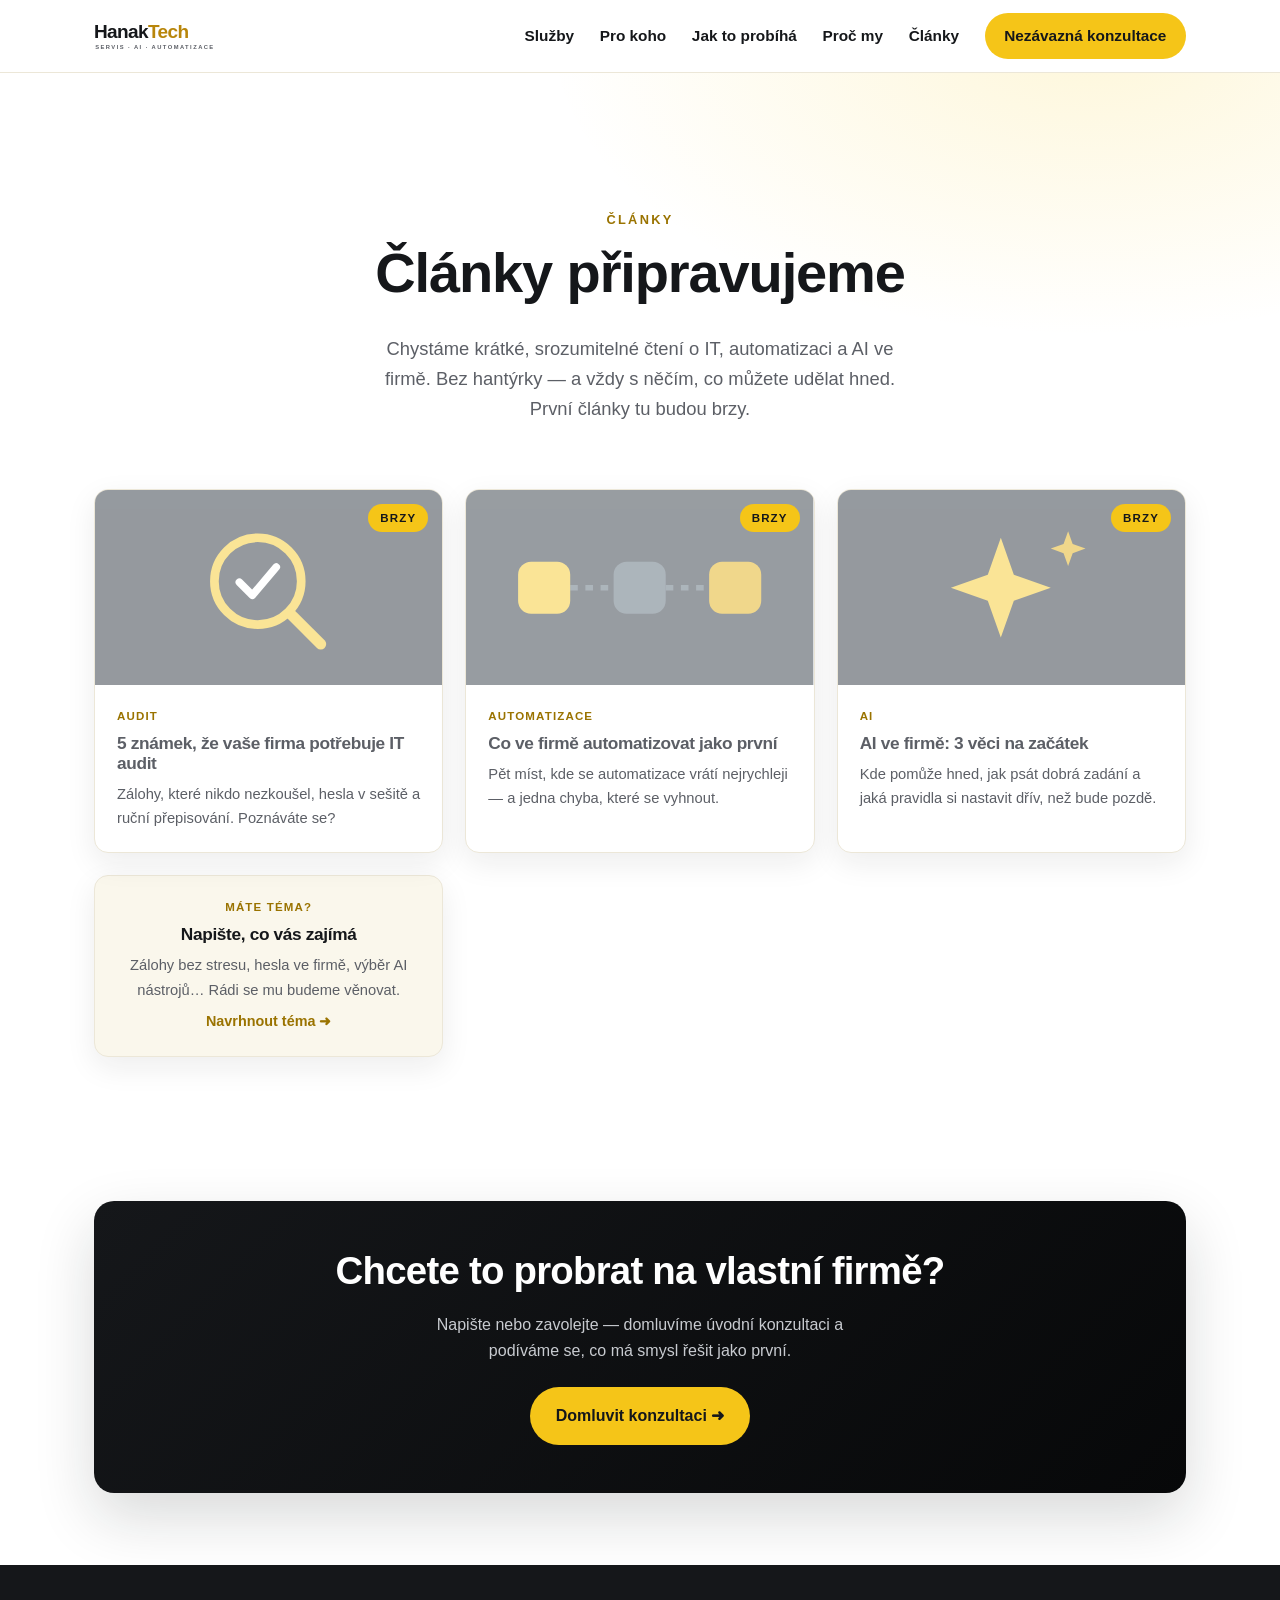
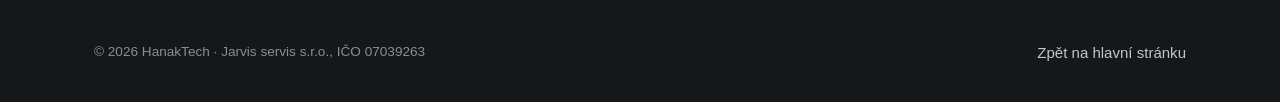
==== blog.html @ bab618a7 "Web HanakTech pro firmy + automatické nasazení na GitHub Pages - nová B2B verze: audit IT a AI proce" ====
<!DOCTYPE html>
<html lang="cs">
<head>
<meta charset="UTF-8">
<meta name="viewport" content="width=device-width, initial-scale=1">
<title>Články — HanakTech</title>
<meta name="description" content="Připravujeme krátké a srozumitelné články o IT, automatizaci a umělé inteligenci ve firmě.">
<link rel="icon" href="assets/app-icon.svg" type="image/svg+xml">
<link rel="stylesheet" href="styles.css">
</head>
<body>

<header class="site-header">
  <div class="wrap nav">
    <a href="index.html" aria-label="HanakTech"><img class="logo" src="assets/logo-primary.svg" alt="HanakTech"></a>
    <nav class="nav-links">
      <a href="index.html#sluzby">Služby</a>
      <a href="index.html#pro-koho">Pro koho</a>
      <a href="index.html#jak">Jak to probíhá</a>
      <a href="index.html#proc">Proč my</a>
      <a href="blog.html">Články</a>
      <a href="index.html#kontakt" class="btn btn-primary btn-sm"><span class="lbl-long">Nezávazná konzultace</span><span class="lbl-short">Konzultace</span></a>
    </nav>
  </div>
</header>

<section class="hero" style="padding-bottom:0">
  <div class="wrap" style="padding:64px 24px 8px;text-align:center">
    <div class="eyebrow">Články</div>
    <h1>Články připravujeme</h1>
    <p class="lead" style="margin:0 auto 8px">Chystáme krátké, srozumitelné čtení o IT, automatizaci a AI ve firmě. Bez hantýrky — a vždy s něčím, co můžete udělat hned. První články tu budou brzy.</p>
  </div>
</section>

<section style="padding-top:48px">
  <div class="wrap">
    <div class="posts">

      <div class="post post-soon">
        <svg class="thumb" viewBox="0 0 320 180" xmlns="http://www.w3.org/2000/svg"><rect width="320" height="180" fill="#16202A"/><circle cx="150" cy="84" r="40" fill="none" stroke="#F5C518" stroke-width="8"/><line x1="180" y1="114" x2="208" y2="142" stroke="#F5C518" stroke-width="10" stroke-linecap="round"/><path d="M133 85l12 12 22-26" fill="none" stroke="#fff" stroke-width="7" stroke-linecap="round" stroke-linejoin="round"/></svg>
        <div class="body"><span class="tag">Audit</span><h3>5 známek, že vaše firma potřebuje IT audit</h3><p>Zálohy, které nikdo nezkoušel, hesla v sešitě a ruční přepisování. Poznáváte se?</p></div>
      </div>

      <div class="post post-soon">
        <svg class="thumb" viewBox="0 0 320 180" xmlns="http://www.w3.org/2000/svg"><rect width="320" height="180" fill="#1B2630"/><line x1="96" y1="90" x2="136" y2="90" stroke="#4A5C6B" stroke-width="5" stroke-dasharray="7 7"/><line x1="184" y1="90" x2="224" y2="90" stroke="#4A5C6B" stroke-width="5" stroke-dasharray="7 7"/><rect x="48" y="66" width="48" height="48" rx="12" fill="#F5C518"/><rect x="136" y="66" width="48" height="48" rx="12" fill="#4A5C6B"/><rect x="224" y="66" width="48" height="48" rx="12" fill="#E0A800"/></svg>
        <div class="body"><span class="tag">Automatizace</span><h3>Co ve firmě automatizovat jako první</h3><p>Pět míst, kde se automatizace vrátí nejrychleji — a jedna chyba, které se vyhnout.</p></div>
      </div>

      <div class="post post-soon">
        <svg class="thumb" viewBox="0 0 320 180" xmlns="http://www.w3.org/2000/svg"><rect width="320" height="180" fill="#16202A"/><path transform="translate(150,90)" fill="#F5C518" d="M0-46 12-12 46 0 12 12 0 46-12 12-46 0-12-12z"/><path transform="translate(212,54)" fill="#E0A800" d="M0-16 4.2-4.2 16 0 4.2 4.2 0 16-4.2 4.2-16 0-4.2-4.2z"/></svg>
        <div class="body"><span class="tag">AI</span><h3>AI ve firmě: 3 věci na začátek</h3><p>Kde pomůže hned, jak psát dobrá zadání a jaká pravidla si nastavit dřív, než bude pozdě.</p></div>
      </div>

      <div class="post" style="background:var(--bg-soft);align-items:center;justify-content:center;text-align:center">
        <div class="body" style="align-items:center;justify-content:center">
          <span class="tag">Máte téma?</span><h3>Napište, co vás zajímá</h3><p>Zálohy bez stresu, hesla ve firmě, výběr AI nástrojů… Rádi se mu budeme věnovat.</p>
          <a class="more" href="index.html#kontakt">Navrhnout téma ➜</a>
        </div>
      </div>

    </div>
  </div>
</section>

<section>
  <div class="wrap">
    <div class="cta-band">
      <h2>Chcete to probrat na vlastní firmě?</h2>
      <p>Napište nebo zavolejte — domluvíme úvodní konzultaci a podíváme se, co má smysl řešit jako první.</p>
      <a href="index.html#kontakt" class="btn btn-primary">Domluvit konzultaci ➜</a>
    </div>
  </div>
</section>

<footer class="footer">
  <div class="wrap">
    <div class="footer-bottom" style="border:0">
      <span>© 2026 HanakTech · Jarvis servis s.r.o., IČO 07039263</span>
      <a href="index.html">Zpět na hlavní stránku</a>
    </div>
  </div>
</footer>

</body>
</html>
---- styles.css ----
/* ============================================================
   HanakTech — design systém (černá + zlatá)
   ============================================================ */
:root{
  --gold:#F5C518;         /* zlatá — akcent, výplně, tlačítka */
  --gold-dark:#E3B400;    /* hover */
  --gold-700:#9A7300;     /* tmavá zlatá — text/odkazy na bílé */
  --ink:#15171A;          /* černá — text, tmavé plochy */
  --ink-2:#2A2D33;
  --silver:#C4CDD5;
  --bg:#FFFFFF;
  --bg-soft:#FAF7EC;      /* teplá krémová sekce */
  --muted:#5C5F66;        /* vedlejší text */
  --line:#ECE7D8;
  --radius:14px;
  --shadow:0 10px 30px rgba(21,23,26,.08);
  --shadow-lg:0 24px 60px rgba(21,23,26,.16);
  --maxw:1140px;
  --font:'Inter','Segoe UI',-apple-system,BlinkMacSystemFont,Arial,sans-serif;
}
*{box-sizing:border-box}
html{scroll-behavior:smooth}
body{
  margin:0;font-family:var(--font);color:var(--ink);background:var(--bg);
  line-height:1.65;-webkit-font-smoothing:antialiased;
}
.wrap{max-width:var(--maxw);margin:0 auto;padding:0 24px}
a{color:var(--gold-700);text-decoration:none}
a:hover{color:var(--ink)}
img{max-width:100%;display:block}
h1,h2,h3{line-height:1.15;letter-spacing:-.02em;margin:0 0 .5em}
h1{font-size:clamp(2.1rem,5vw,3.5rem);font-weight:800}
h2{font-size:clamp(1.6rem,3.4vw,2.4rem);font-weight:800}
h3{font-size:1.2rem;font-weight:700}
p{margin:0 0 1rem}
.eyebrow{font-size:.8rem;font-weight:800;letter-spacing:.18em;text-transform:uppercase;color:var(--gold-700);margin-bottom:.7rem}
.lead{font-size:1.15rem;color:var(--muted);max-width:54ch}

/* buttons */
.btn{display:inline-flex;align-items:center;gap:.5rem;font-weight:700;font-size:1rem;
  padding:.85rem 1.5rem;border-radius:999px;border:2px solid transparent;cursor:pointer;transition:.18s}
.btn-primary{background:var(--gold);color:var(--ink)}
.btn-primary:hover{background:var(--gold-dark);color:var(--ink);transform:translateY(-1px)}
.btn-ghost{background:transparent;color:var(--ink);border-color:var(--line)}
.btn-ghost:hover{border-color:var(--ink);color:var(--ink)}
.btn-light{background:#fff;color:var(--ink)}
.btn-light:hover{background:#fff;transform:translateY(-1px)}
.btn-sm{padding:.55rem 1.1rem;font-size:.9rem;white-space:nowrap}
.lbl-short{display:none}

/* header */
.site-header{position:sticky;top:0;z-index:50;background:rgba(255,255,255,.9);
  backdrop-filter:blur(10px);border-bottom:1px solid var(--line)}
.nav{display:flex;align-items:center;justify-content:space-between;height:72px;gap:1rem}
.nav .logo{height:38px;width:auto}
.nav-links{display:flex;gap:1.6rem;align-items:center}
.nav-links a{color:var(--ink);font-weight:600;font-size:.96rem}
.nav-links a:hover{color:var(--gold-700)}
.nav-toggle{display:none;background:none;border:0;cursor:pointer}

/* hero */
.hero{position:relative;overflow:hidden;background:
  radial-gradient(900px 500px at 85% -10%,rgba(247,204,26,.16),transparent 60%),var(--bg)}
.hero-grid{display:grid;grid-template-columns:1.05fr .95fr;gap:48px;align-items:center;
  padding:72px 24px 84px}
.hero h1 span{color:var(--ink);box-shadow:inset 0 -.26em 0 var(--gold)}
.hero-cta{display:flex;gap:.8rem;flex-wrap:wrap;margin-top:1.6rem}
.hero-trust{display:flex;gap:1.4rem;flex-wrap:wrap;margin-top:2rem;color:var(--muted);font-size:.92rem}
.hero-trust b{color:var(--ink)}
.hero-trust div{position:relative;padding-left:16px}
.hero-trust div::before{content:"";position:absolute;left:0;top:.62em;width:8px;height:8px;
  border-radius:50%;background:var(--gold)}
.hero-art{filter:drop-shadow(var(--shadow-lg))}
.hero-art svg{display:block;width:100%;height:auto}

/* section */
section{padding:72px 0}
section[id]{scroll-margin-top:72px}
.section-head{max-width:62ch;margin:0 auto 48px;text-align:center}
.section-soft{background:var(--bg-soft)}

/* services */
.cards{display:grid;grid-template-columns:repeat(3,1fr);gap:22px}
.card{background:#fff;border:1px solid var(--line);border-radius:var(--radius);
  padding:28px;transition:.2s;box-shadow:var(--shadow)}
.card:hover{transform:translateY(-4px);box-shadow:var(--shadow-lg);border-color:rgba(247,204,26,.85)}
.card .ico{width:52px;height:52px;border-radius:12px;display:grid;place-items:center;
  background:rgba(247,204,26,.18);margin-bottom:16px}
.card .ico svg{width:28px;height:28px}
.card h3{margin-bottom:.4rem}
.card p{color:var(--muted);font-size:.97rem;margin:0}
.card .price{margin-top:14px;font-weight:700;color:var(--ink);font-size:.92rem}
.card .price span{color:var(--muted);font-weight:500}
.cards-2{grid-template-columns:repeat(2,1fr)}
.cards-2 .card{padding:32px}
.card ul,.aud ul{list-style:none;padding:0;margin:18px 0 0;display:grid;gap:9px}
.card li,.aud li{position:relative;padding-left:22px;font-size:.95rem}
.card li::before,.aud li::before{content:"";position:absolute;left:0;top:.48em;width:10px;height:10px;
  border-radius:3px;background:var(--gold)}

/* pro koho */
.audience{display:grid;grid-template-columns:1fr 1fr;gap:22px}
.aud{background:#fff;border:1px solid var(--line);border-radius:20px;padding:36px;box-shadow:var(--shadow)}
.aud h3{font-size:1.4rem}
.aud p{color:var(--muted);margin:0}
.aud-dark{background:linear-gradient(135deg,var(--ink),#070809);border-color:transparent;color:#fff;
  box-shadow:var(--shadow-lg)}
.aud-dark .eyebrow{color:var(--gold)}
.aud-dark p{color:#C8CBD0}

/* steps */
.steps{display:grid;grid-template-columns:repeat(3,1fr);gap:22px;counter-reset:s}
.steps-4{grid-template-columns:repeat(4,1fr)}
.step{position:relative;padding:28px;background:#fff;border-radius:var(--radius);border:1px solid var(--line)}
.step::before{counter-increment:s;content:counter(s);position:absolute;top:-18px;left:24px;
  width:40px;height:40px;border-radius:50%;background:var(--gold);color:var(--ink);font-weight:800;
  display:grid;place-items:center;box-shadow:var(--shadow)}
.step h3{margin-top:10px}
.step p{color:var(--muted);margin:0;font-size:.97rem}

/* why */
.why{display:grid;grid-template-columns:1fr 1fr;gap:48px;align-items:center}
.why ul{list-style:none;padding:0;margin:0;display:grid;gap:14px}
.why li{display:flex;gap:12px;align-items:flex-start}
.why li svg{flex:0 0 24px;margin-top:2px}
.why li b{display:block}
.why li span{color:var(--muted);font-size:.96rem}

/* blog teaser / posts */
.posts{display:grid;grid-template-columns:repeat(3,1fr);gap:22px}
.post{background:#fff;border:1px solid var(--line);border-radius:var(--radius);overflow:hidden;
  box-shadow:var(--shadow);transition:.2s;display:flex;flex-direction:column}
.post:hover{transform:translateY(-4px);box-shadow:var(--shadow-lg)}
.post .thumb{aspect-ratio:16/9;width:100%}
.post .body{padding:22px;display:flex;flex-direction:column;gap:8px;flex:1}
.post .tag{font-size:.72rem;font-weight:800;letter-spacing:.1em;text-transform:uppercase;color:var(--gold-700)}
.post h3{font-size:1.08rem;margin:0}
.post p{color:var(--muted);font-size:.92rem;margin:0}
.post .more{margin-top:auto;font-weight:700;font-size:.9rem}
/* článek ve stavu „připravujeme“ — bez odkazu, se štítkem */
.post-soon{position:relative;cursor:default}
.post-soon:hover{transform:none;box-shadow:var(--shadow)}
.post-soon .thumb{opacity:.45}
.post-soon h3,.post-soon p{color:var(--muted)}
.post-soon::before{content:"Brzy";position:absolute;top:14px;right:14px;z-index:1;background:var(--gold);
  color:var(--ink);font-size:.72rem;font-weight:800;letter-spacing:.1em;text-transform:uppercase;
  padding:.3rem .75rem;border-radius:999px}

/* cta band */
.cta-band{background:linear-gradient(135deg,var(--ink),#070809);color:#fff;border-radius:20px;
  padding:48px;text-align:center;box-shadow:var(--shadow-lg)}
.cta-band h2{color:#fff}
.cta-band p{color:#C8CBD0;max-width:52ch;margin:0 auto 1.4rem}

/* contact */
.contact{display:grid;grid-template-columns:1fr 1fr;gap:48px}
.contact-info{display:grid;gap:22px;align-content:start}
.ci{display:flex;gap:14px;align-items:flex-start}
.ci .ico{width:44px;height:44px;border-radius:10px;background:rgba(247,204,26,.18);
  display:grid;place-items:center;flex:0 0 44px}
.ci b{display:block}.ci span{color:var(--muted)}
.form{background:var(--bg-soft);border-radius:var(--radius);padding:28px;border:1px solid var(--line)}
.form label{font-weight:600;font-size:.9rem;display:block;margin:0 0 6px}
.form input,.form textarea{width:100%;padding:.8rem 1rem;border:1px solid var(--line);
  border-radius:10px;font:inherit;margin-bottom:16px;background:#fff}
.form input:focus,.form textarea:focus{outline:2px solid var(--gold-dark);border-color:var(--gold-dark)}

/* footer */
.footer{background:var(--ink);color:#C2C5CA;padding:56px 0 28px}
.footer-grid{display:grid;grid-template-columns:1.4fr 1fr 1fr;gap:40px;margin-bottom:32px}
.footer .logo{height:40px;margin-bottom:14px}
.footer h4{color:#fff;font-size:.95rem;letter-spacing:.05em;margin:0 0 14px}
.footer a{color:#C2C5CA;display:block;margin-bottom:8px;font-size:.94rem}
.footer a:hover{color:var(--gold)}
.footer-bottom{border-top:1px solid rgba(255,255,255,.1);padding-top:20px;
  display:flex;justify-content:space-between;gap:12px;flex-wrap:wrap;font-size:.85rem;color:#8A8D93}

/* crenel divider (cimbuří) */
.crenel{height:14px;background-image:linear-gradient(90deg,var(--gold) 50%,transparent 0);
  background-size:28px 14px;opacity:.95;width:84px;border-radius:2px;margin:0 0 18px}

/* article */
.article{max-width:760px;margin:0 auto;padding:56px 24px}
.article .meta{color:var(--muted);font-size:.9rem;margin-bottom:8px}
.article h1{margin-bottom:.3em}
.article h2{font-size:1.5rem;margin-top:1.8em}
.article ul,.article ol{padding-left:1.3em}
.article li{margin-bottom:.5em}
.callout{background:rgba(247,204,26,.14);border-left:4px solid var(--gold-dark);
  padding:18px 20px;border-radius:0 10px 10px 0;margin:24px 0}
.callout b{color:var(--gold-700)}
.back{display:inline-flex;gap:6px;align-items:center;font-weight:600;margin-bottom:24px}

/* responsive */
@media(max-width:900px){
  .hero-grid,.why,.contact,.audience{grid-template-columns:1fr}
  .hero-grid{gap:32px;padding:56px 24px 64px}
  .hero-art{width:100%;max-width:420px;margin:0 auto}
  .cards,.steps,.posts{grid-template-columns:1fr 1fr}
  .steps{row-gap:40px}
  .footer-grid{grid-template-columns:1fr 1fr}
  .nav-links a:not(.btn){display:none}
}
@media(max-width:600px){
  .lbl-long{display:none}
  .lbl-short{display:inline}
  .nav{height:64px}
  .nav .logo{height:34px}
  .cards,.steps,.posts,.footer-grid{grid-template-columns:1fr}
  .aud,.cards-2 .card{padding:26px}
  section{padding:52px 0}
  .cta-band{padding:32px 22px}
}
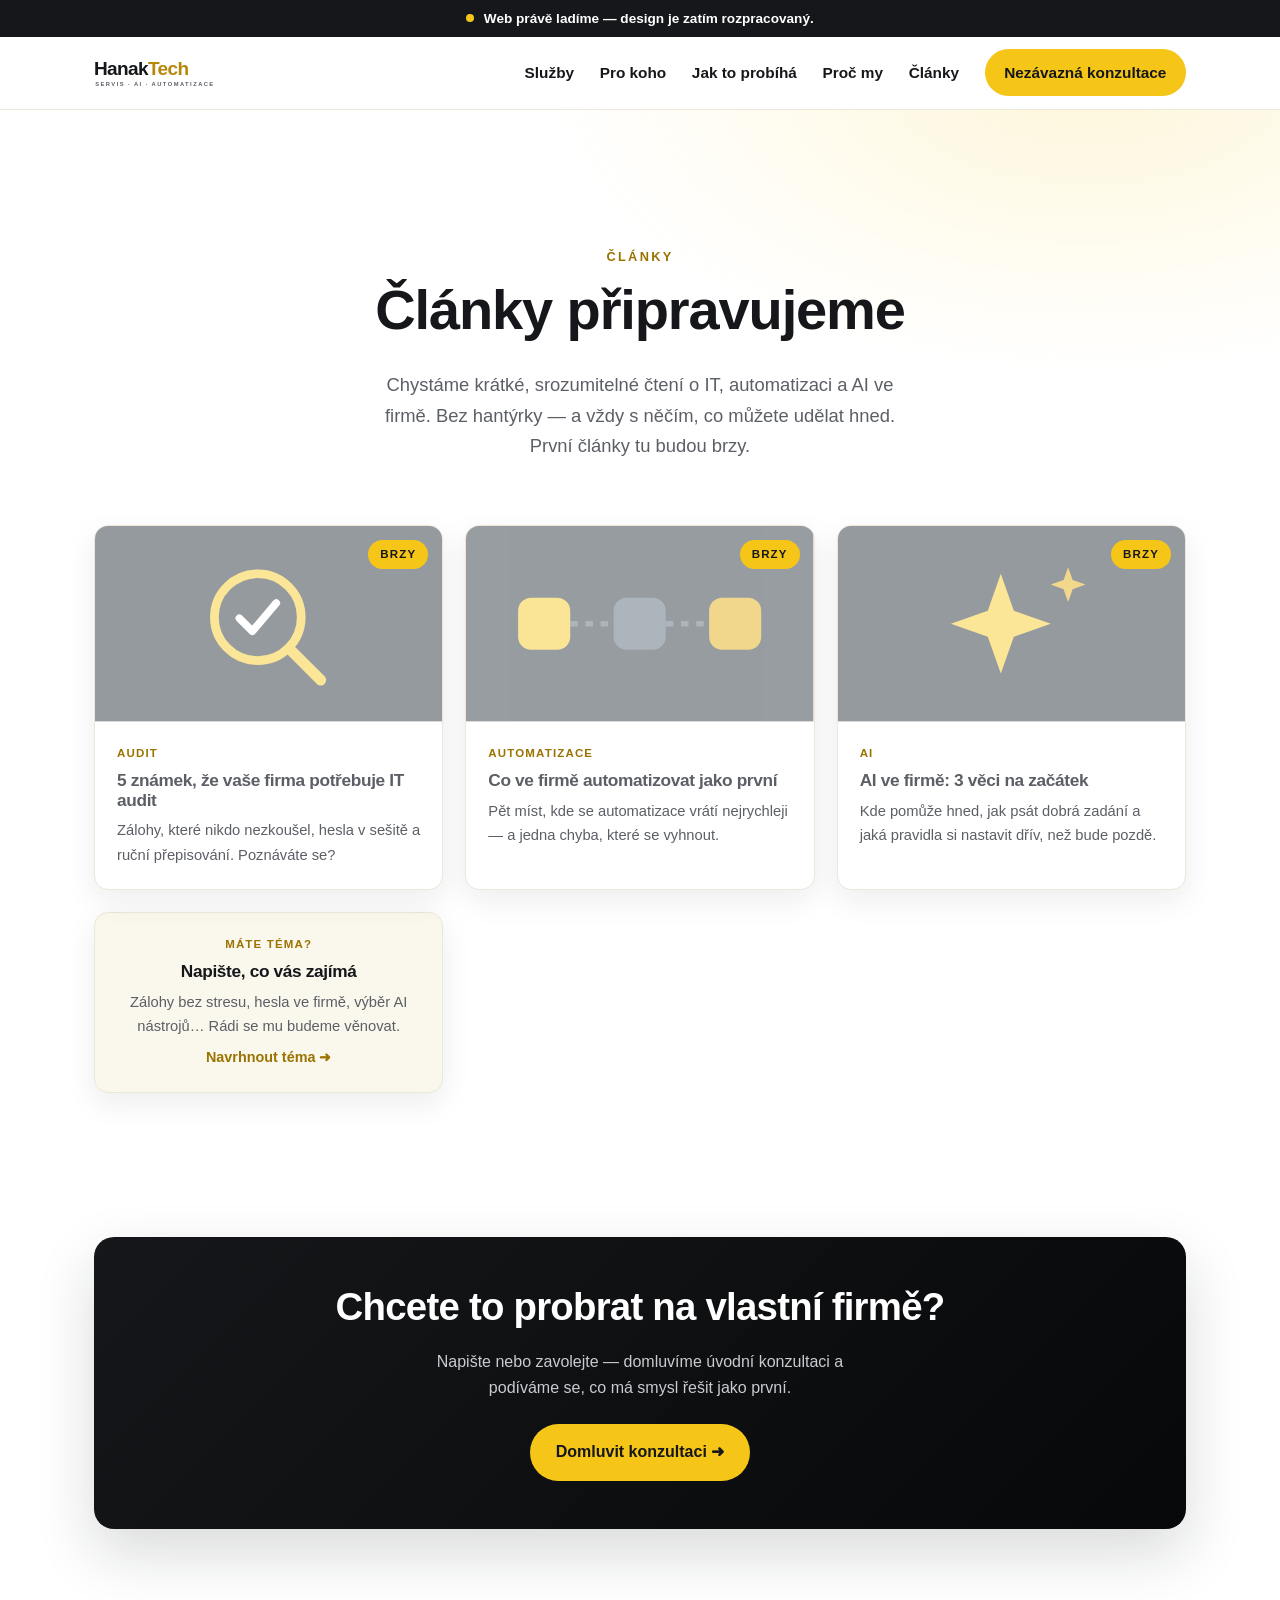
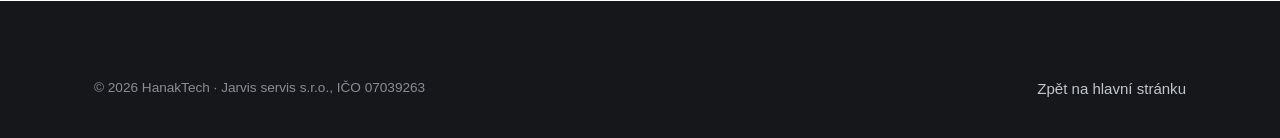
==== commit 6cf175b3: "Upozornění, že je design rozpracovaný Tmavý proužek nad hlavičkou na hlavní stránce i na stránce člá" ====
--- a/blog.html
+++ b/blog.html
@@ -9,6 +9,8 @@
 <link rel="stylesheet" href="styles.css">
 </head>
 <body>
+
+<div class="notice"><span>Web právě ladíme — design je zatím rozpracovaný.</span></div>
 
 <header class="site-header">
   <div class="wrap nav">
--- a/styles.css
+++ b/styles.css
@@ -48,6 +48,12 @@
 .btn-sm{padding:.55rem 1.1rem;font-size:.9rem;white-space:nowrap}
 .lbl-short{display:none}
 
+/* oznámení nad hlavičkou */
+.notice{background:var(--ink);color:#fff;text-align:center;font-size:.85rem;font-weight:600;
+  line-height:1.4;padding:.55rem 24px}
+.notice span::before{content:"";display:inline-block;width:8px;height:8px;border-radius:50%;
+  background:var(--gold);margin-right:.6rem;vertical-align:.05em}
+
 /* header */
 .site-header{position:sticky;top:0;z-index:50;background:rgba(255,255,255,.9);
   backdrop-filter:blur(10px);border-bottom:1px solid var(--line)}
